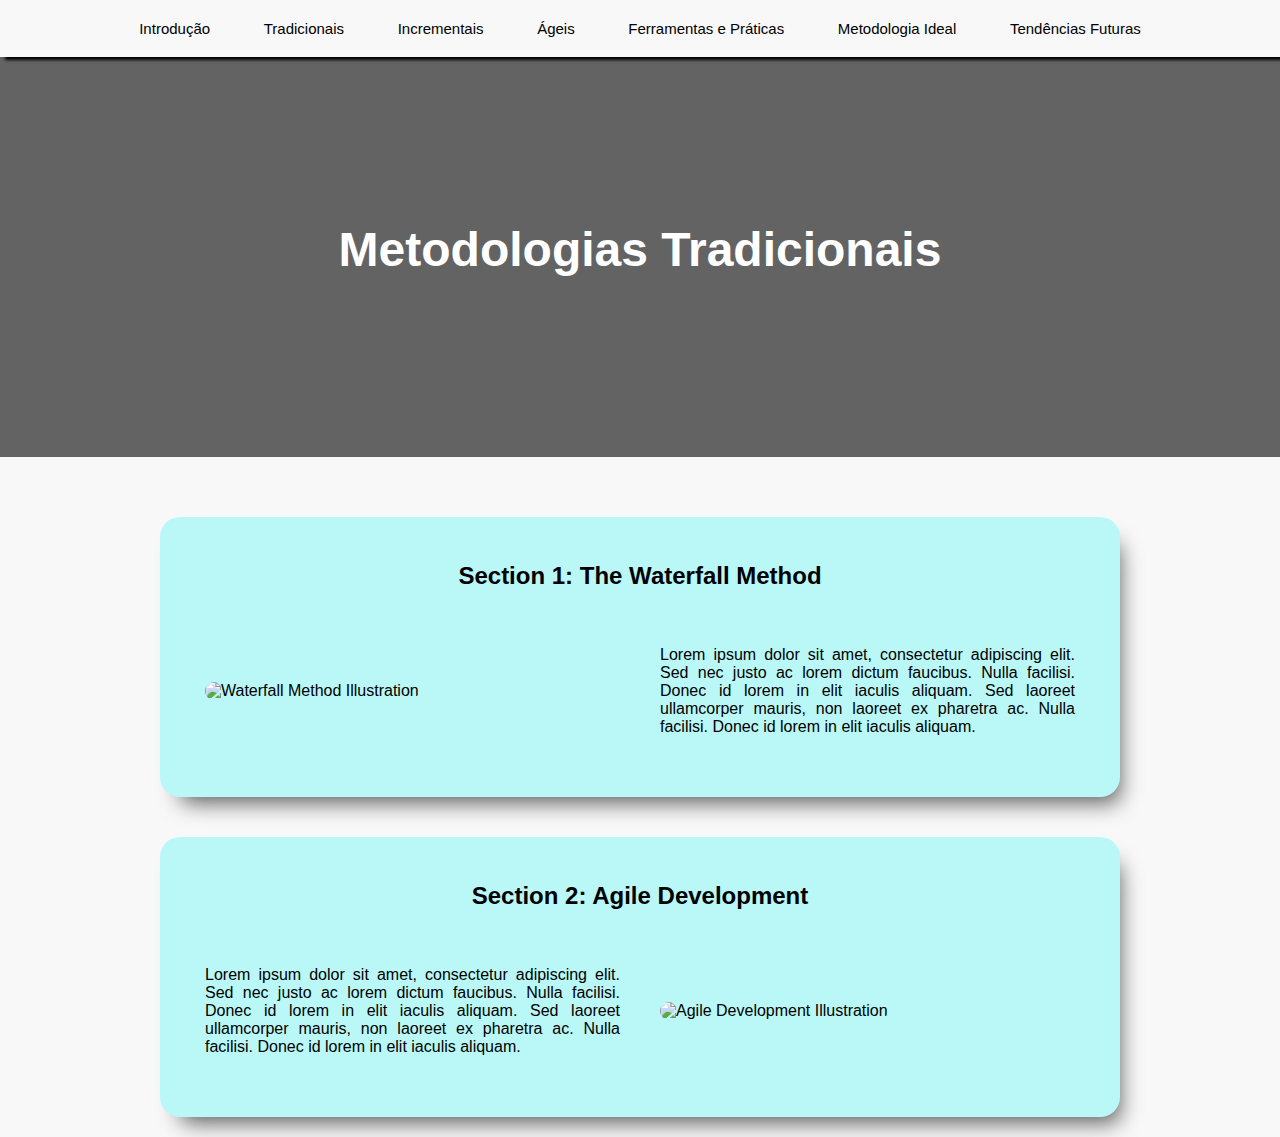
==== pages/ageis.html @ c5c1b8d0 "salvamento pós criação de todas as páginas e seu conteúdo base" ====
<!DOCTYPE html>
<html lang="en">

<head>
    <meta charset="UTF-8" />
    <meta name="viewport" content="width=device-width, initial-scale=1.0" />
    <link rel="stylesheet" href="/themes/styles.css" />
    <link rel="stylesheet" href="/themes/fonts.css" />
    <title>Metodologias Tradicionaisias</title>
</head>

<body>

    <nav>
        <ul>
            <li><a href="/pages/index.html">Introdução</a></li>
            <li><a href="/pages/tradicionais.html">Tradicionais</a></li>
            <li><a href="/pages/incrementais.html">Incrementais</a></li>
            <li><a href="/pages/ageis.html">Ágeis</a></li>
            <li><a href="/pages/ferramentas.html">Ferramentas e Práticas</a></li>
            <li><a href="/pages/metodologia_ideal.html">Metodologia Ideal</a></li>
            <li><a href="/pages/tendencias.html">Tendências Futuras</a></li>
        </ul>
    </nav>
    
    <div class="hero">
        <h1>Metodologias Tradicionais</h1>
    </div>


    <div class="container">
        <section class="card">
            <h2>Section 1: The Waterfall Method</h2>
            <div class="content-row">
                <div class="content-col">
                    <img src="https://via.placeholder.com/600x400.png" alt="Waterfall Method Illustration">
                </div>
                <div class="content-col">
                    <p>Lorem ipsum dolor sit amet, consectetur adipiscing elit. Sed nec justo ac lorem dictum faucibus.
                        Nulla facilisi. Donec id lorem in elit iaculis aliquam. Sed laoreet ullamcorper mauris, non
                        laoreet ex pharetra ac. Nulla facilisi. Donec id lorem in elit iaculis aliquam.</p>
                </div>
            </div>
        </section>
        <section class="card">
            <h2>Section 2: Agile Development</h2>
            <div class="content-row">
                <div class="content-col">
                    <p>Lorem ipsum dolor sit amet, consectetur adipiscing elit. Sed nec justo ac lorem dictum faucibus.
                        Nulla facilisi. Donec id lorem in elit iaculis aliquam. Sed laoreet ullamcorper mauris, non
                        laoreet ex pharetra ac. Nulla facilisi. Donec id lorem in elit iaculis aliquam.</p>
                </div>
                <div class="content-col">
                    <img src="https://via.placeholder.com/600x400.png" alt="Agile Development Illustration">
                </div>
            </div>
        </section>
    </div>

</body </html>
---- themes/styles.css ----
body {
    background-color: #f8f8f8;
    margin: 0;
    font-family: sans-serif;
}

/* navbar */

nav {
    background-color: #f8f8f8;
    color: #fff;
    padding: 10px;
    box-shadow: 5px 3px 3px black;
    font-size: small;
}

nav ul {
    list-style: none;
    margin: 0;
    padding: 0;
    text-align: center;
}

nav li {
    display: inline-block;
    margin: 0 15px;
    padding: 10px;
}

nav a {
    text-decoration: none;
    color: #000000;
    font-size: 15px;
}

nav a:hover {
    background-color: #7cf8f8;
    border-radius: 8px;
    color: rgb(255, 255, 255);
    padding: 10px 10px;
    -webkit-box-shadow: 10px 16px 21px -10px rgba(0,0,0,0.82);
    -moz-box-shadow: 10px 16px 21px -10px rgba(0,0,0,0.82);
    box-shadow: 10px 16px 21px -10px rgba(0,0,0,0.82);
    ;}

/* hero */

.hero {
    background-image: url(https://www.appstudio.ca/blog/wp-content/uploads/2020/09/Modern-Software-Development.jpg);
    background-size: cover;
    background-position: center;
    height: 400px;
    display: flex;
    justify-content: center;
    align-items: center;
    color: #fff;
    text-align: center;
    background-blend-mode: multiply;
    background-color: rgba(0, 0, 0, 0.6);
}

.hero h1 {
    font-size: 3em;
    margin-bottom: 1em;
}

.hero p {
    font-size: 1.2em;
}

/* sections */

.container {
    max-width: 960px;
    margin: 0 auto;
    padding: 20px;
}

section {
    margin-top: 40px;
}

h2 {
    text-align: center;
    margin-bottom: 20px;
}

.content-row {
    display: flex;
    justify-content: center;
    align-items: center;
}

.content-col {
    width: 50%;
    padding: 20px;
}

.content-col img {
    max-width: 100%;
    height: auto;
    border-radius: 10px;
}

.content-col p {
    text-align: justify;
}

.card {
    background-color: #baf8f8;
    padding: 25px;
    border-radius: 20px;
    -webkit-box-shadow: 10px 16px 21px -10px rgba(0,0,0,0.62);
    -moz-box-shadow: 10px 16px 21px -10px rgba(0,0,0,0.62);
    box-shadow: 10px 16px 21px -10px rgba(0,0,0,0.62);
    ;
}
---- themes/fonts.css ----
* {
    font-family: Verdana, Geneva, Tahoma, sans-serif;
}
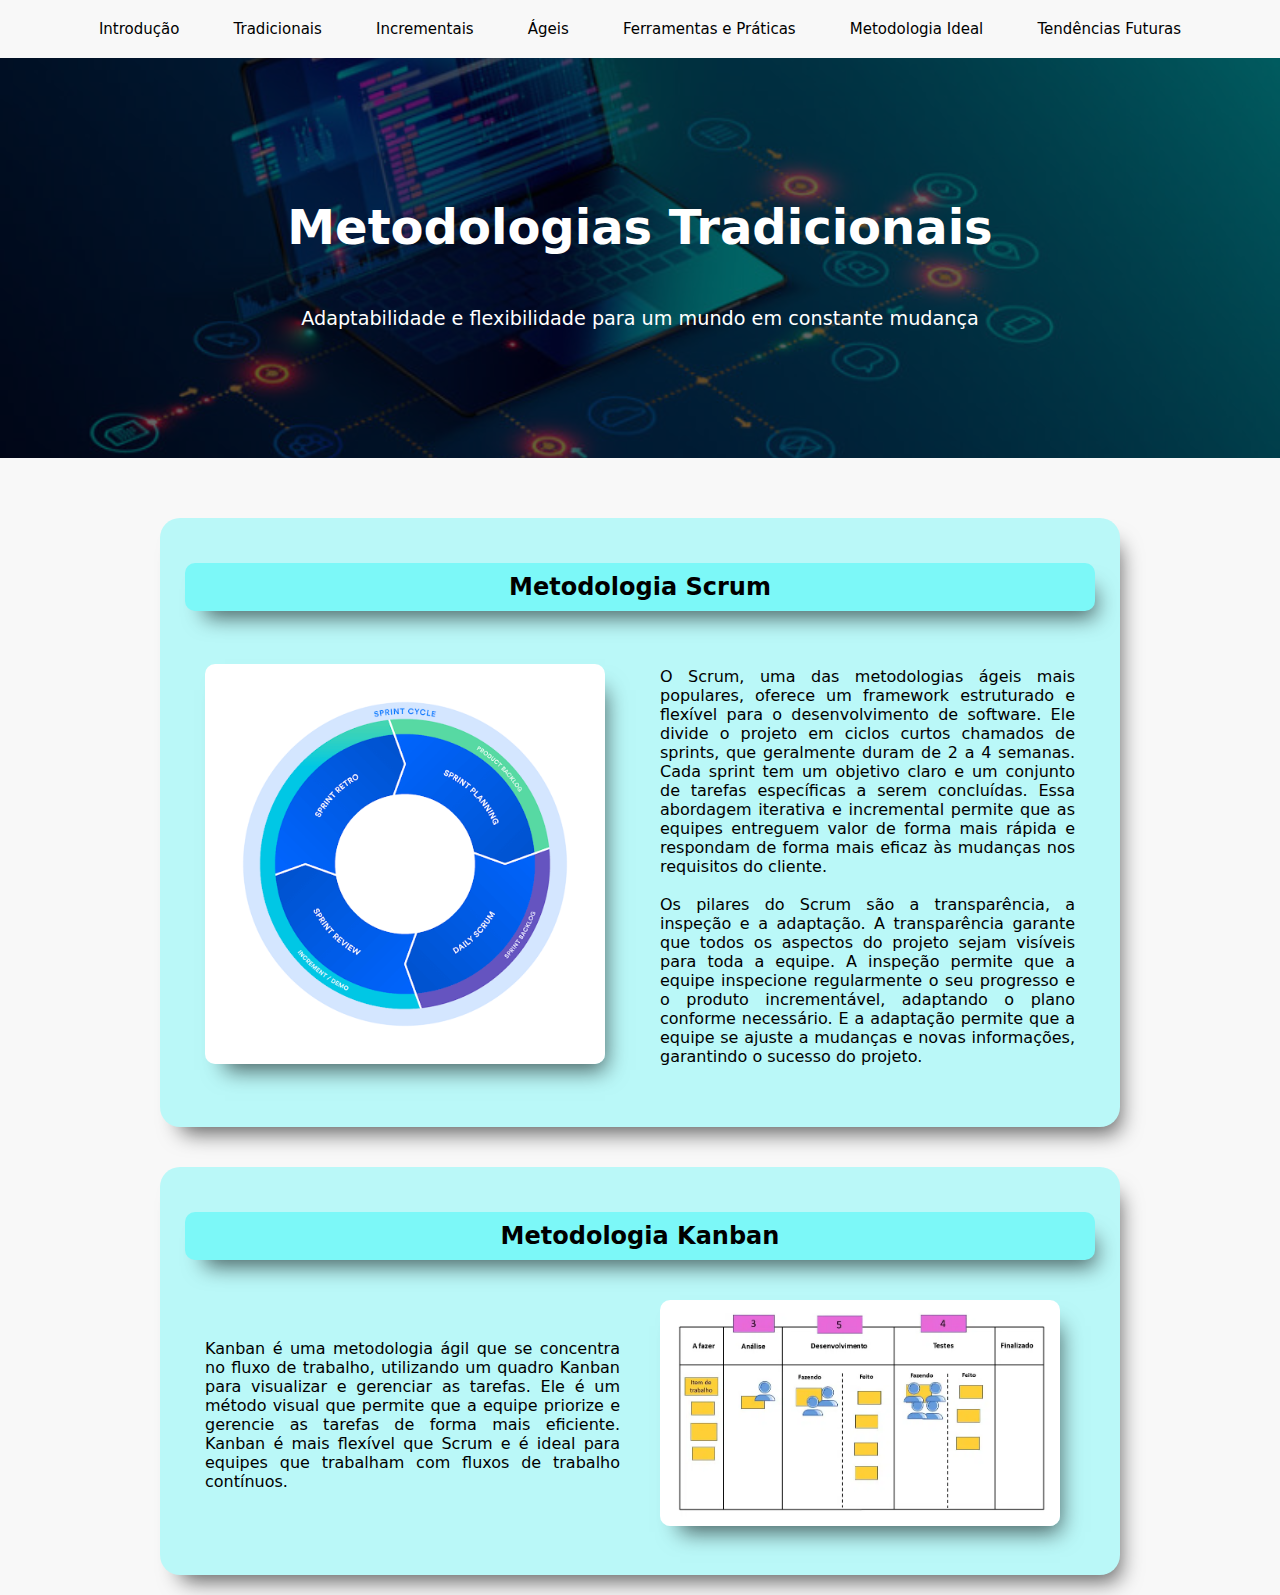
==== commit 339ec5aa: "finalização primária do conteúo necessário" ====
--- a/pages/ageis.html
+++ b/pages/ageis.html
@@ -6,7 +6,7 @@
     <meta name="viewport" content="width=device-width, initial-scale=1.0" />
     <link rel="stylesheet" href="/themes/styles.css" />
     <link rel="stylesheet" href="/themes/fonts.css" />
-    <title>Metodologias Tradicionaisias</title>
+    <title>Metodologias Ágeis</title>
 </head>
 
 <body>
@@ -22,36 +22,48 @@
             <li><a href="/pages/tendencias.html">Tendências Futuras</a></li>
         </ul>
     </nav>
-    
-    <div class="hero">
+
+    <div class="hero" style="background-image: url(/src/assets/image2.jpg);">
         <h1>Metodologias Tradicionais</h1>
+        <p>Adaptabilidade e flexibilidade para um mundo em constante mudança</p>
     </div>
-
 
     <div class="container">
         <section class="card">
-            <h2>Section 1: The Waterfall Method</h2>
+            <h2>Metodologia Scrum</h2>
             <div class="content-row">
                 <div class="content-col">
-                    <img src="https://via.placeholder.com/600x400.png" alt="Waterfall Method Illustration">
+                    <img style="max-width: 400px;" src="/src/assets/d1.png" alt="Imagem padrão de referência">
                 </div>
                 <div class="content-col">
-                    <p>Lorem ipsum dolor sit amet, consectetur adipiscing elit. Sed nec justo ac lorem dictum faucibus.
-                        Nulla facilisi. Donec id lorem in elit iaculis aliquam. Sed laoreet ullamcorper mauris, non
-                        laoreet ex pharetra ac. Nulla facilisi. Donec id lorem in elit iaculis aliquam.</p>
+                    <p>O Scrum, uma das metodologias ágeis mais populares, oferece um framework estruturado e flexível
+                        para o desenvolvimento de software. Ele divide o projeto em ciclos curtos chamados de sprints,
+                        que geralmente duram de 2 a 4 semanas. Cada sprint tem um objetivo claro e um conjunto de
+                        tarefas específicas a serem concluídas. Essa abordagem iterativa e incremental permite que as
+                        equipes entreguem valor de forma mais rápida e respondam de forma mais eficaz às mudanças nos
+                        requisitos do cliente.
+                        <br> <br>
+                        Os pilares do Scrum são a transparência, a inspeção e a adaptação. A transparência garante que
+                        todos os aspectos do projeto sejam visíveis para toda a equipe. A inspeção permite que a equipe
+                        inspecione regularmente o seu progresso e o produto incrementável, adaptando o plano conforme
+                        necessário. E a adaptação permite que a equipe se ajuste a mudanças e novas informações,
+                        garantindo o sucesso do projeto.
+                    </p>
                 </div>
             </div>
         </section>
         <section class="card">
-            <h2>Section 2: Agile Development</h2>
+            <h2>Metodologia Kanban</h2>
             <div class="content-row">
                 <div class="content-col">
-                    <p>Lorem ipsum dolor sit amet, consectetur adipiscing elit. Sed nec justo ac lorem dictum faucibus.
-                        Nulla facilisi. Donec id lorem in elit iaculis aliquam. Sed laoreet ullamcorper mauris, non
-                        laoreet ex pharetra ac. Nulla facilisi. Donec id lorem in elit iaculis aliquam.</p>
+                    <p>Kanban é uma metodologia ágil que se concentra no fluxo de trabalho, utilizando um quadro Kanban
+                        para visualizar e gerenciar as tarefas. Ele é um método visual que permite que a equipe priorize
+                        e gerencie as tarefas de forma mais eficiente. Kanban é mais flexível que Scrum e é ideal para
+                        equipes que trabalham com fluxos de trabalho contínuos.
+                    </p>
                 </div>
                 <div class="content-col">
-                    <img src="https://via.placeholder.com/600x400.png" alt="Agile Development Illustration">
+                    <img style="max-width: 400px;" src="/src/assets/d2.jpeg" alt="Imagem padrão de referência">
                 </div>
             </div>
         </section>
--- a/themes/styles.css
+++ b/themes/styles.css
@@ -46,7 +46,6 @@
 /* hero */
 
 .hero {
-    background-image: url(https://www.appstudio.ca/blog/wp-content/uploads/2020/09/Modern-Software-Development.jpg);
     background-size: cover;
     background-position: center;
     height: 400px;
@@ -57,11 +56,11 @@
     text-align: center;
     background-blend-mode: multiply;
     background-color: rgba(0, 0, 0, 0.6);
+    flex-direction: column;
 }
 
 .hero h1 {
     font-size: 3em;
-    margin-bottom: 1em;
 }
 
 .hero p {
@@ -80,9 +79,21 @@
     margin-top: 40px;
 }
 
+section :hover {
+    transform: perspective(800px) rotateX(1deg);
+    transition: transform 0.3s ease-out;
+}
+
 h2 {
     text-align: center;
     margin-bottom: 20px;
+    background-color: #7cf8f8;
+    padding: 10px;
+    border-radius: 10px;
+    -webkit-box-shadow: 10px 16px 21px -10px rgba(0,0,0,0.62);
+    -moz-box-shadow: 10px 16px 21px -10px rgba(0,0,0,0.62);
+    box-shadow: 10px 16px 21px -10px rgba(0,0,0,0.62);
+    ;
 }
 
 .content-row {
@@ -97,9 +108,12 @@
 }
 
 .content-col img {
-    max-width: 100%;
     height: auto;
     border-radius: 10px;
+    -webkit-box-shadow: 10px 16px 21px -10px rgba(0,0,0,0.62);
+    -moz-box-shadow: 10px 16px 21px -10px rgba(0,0,0,0.62);
+    box-shadow: 10px 16px 21px -10px rgba(0,0,0,0.62);
+    ;
 }
 
 .content-col p {
@@ -114,4 +128,4 @@
     -moz-box-shadow: 10px 16px 21px -10px rgba(0,0,0,0.62);
     box-shadow: 10px 16px 21px -10px rgba(0,0,0,0.62);
     ;
-}
+}--- a/themes/fonts.css
+++ b/themes/fonts.css
@@ -1,3 +1,3 @@
 * {
-    font-family: Verdana, Geneva, Tahoma, sans-serif;
+    font-family:system-ui, -apple-system, BlinkMacSystemFont, 'Segoe UI', Roboto, Oxygen, Ubuntu, Cantarell, 'Open Sans', 'Helvetica Neue', sans-serif;
 }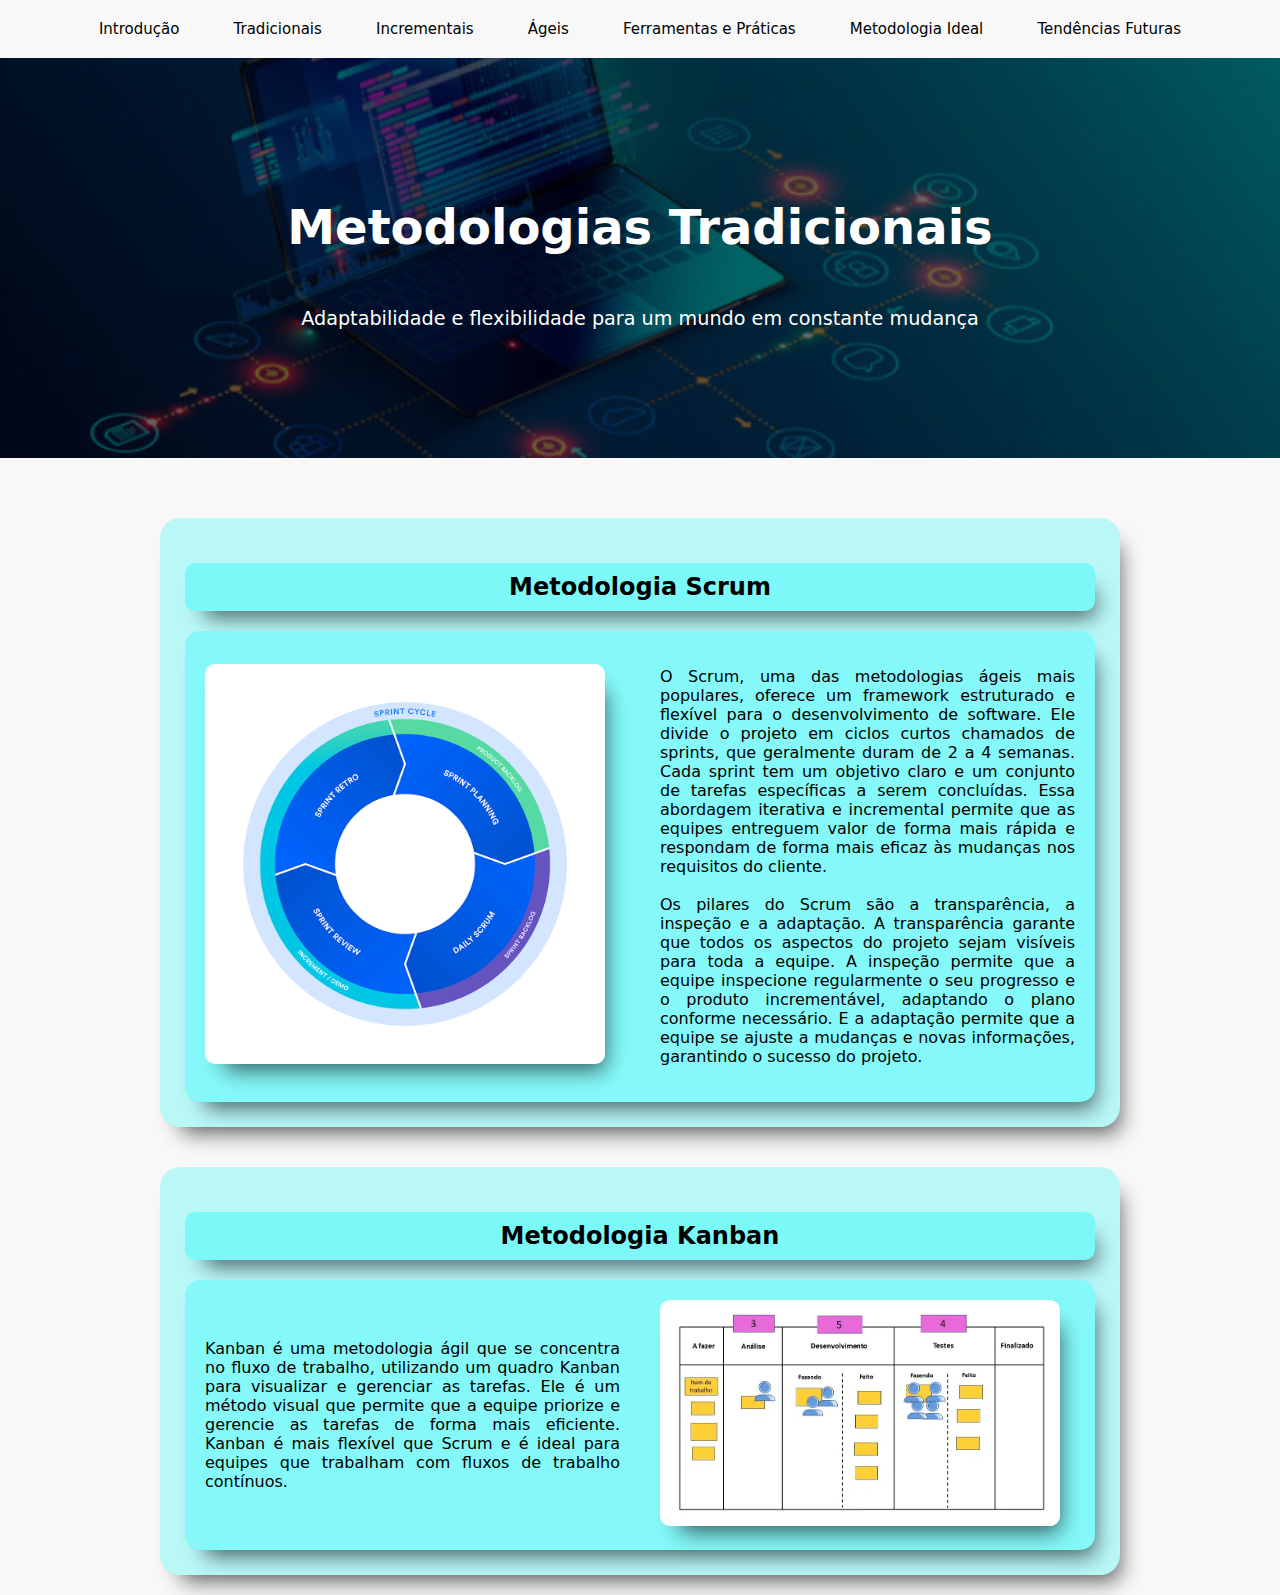
==== commit a5f6b585: "correção de erro de acesso às páginas" ====
--- a/pages/ageis.html
+++ b/pages/ageis.html
@@ -4,8 +4,8 @@
 <head>
     <meta charset="UTF-8" />
     <meta name="viewport" content="width=device-width, initial-scale=1.0" />
-    <link rel="stylesheet" href="/themes/styles.css" />
-    <link rel="stylesheet" href="/themes/fonts.css" />
+    <link rel="stylesheet" href="../themes/styles.css" />
+    <link rel="stylesheet" href="../themes/fonts.css" />
     <title>Metodologias Ágeis</title>
 </head>
 
@@ -13,17 +13,17 @@
 
     <nav>
         <ul>
-            <li><a href="/pages/index.html">Introdução</a></li>
-            <li><a href="/pages/tradicionais.html">Tradicionais</a></li>
-            <li><a href="/pages/incrementais.html">Incrementais</a></li>
-            <li><a href="/pages/ageis.html">Ágeis</a></li>
-            <li><a href="/pages/ferramentas.html">Ferramentas e Práticas</a></li>
-            <li><a href="/pages/metodologia_ideal.html">Metodologia Ideal</a></li>
-            <li><a href="/pages/tendencias.html">Tendências Futuras</a></li>
+            <li><a href="../pages/index.html">Introdução</a></li>
+            <li><a href="../pages/tradicionais.html">Tradicionais</a></li>
+            <li><a href="../pages/incrementais.html">Incrementais</a></li>
+            <li><a href="../pages/ageis.html">Ágeis</a></li>
+            <li><a href="../pages/ferramentas.html">Ferramentas e Práticas</a></li>
+            <li><a href="../pages/metodologia_ideal.html">Metodologia Ideal</a></li>
+            <li><a href="../pages/tendencias.html">Tendências Futuras</a></li>
         </ul>
     </nav>
 
-    <div class="hero" style="background-image: url(/src/assets/image2.jpg);">
+    <div class="hero" style="background-image: url(../src/assets/image2.jpg);">
         <h1>Metodologias Tradicionais</h1>
         <p>Adaptabilidade e flexibilidade para um mundo em constante mudança</p>
     </div>
@@ -33,7 +33,7 @@
             <h2>Metodologia Scrum</h2>
             <div class="content-row">
                 <div class="content-col">
-                    <img style="max-width: 400px;" src="/src/assets/d1.png" alt="Imagem padrão de referência">
+                    <img style="max-width: 400px;" src="../src/assets/d1.png" alt="Imagem padrão de referência">
                 </div>
                 <div class="content-col">
                     <p>O Scrum, uma das metodologias ágeis mais populares, oferece um framework estruturado e flexível
@@ -63,7 +63,7 @@
                     </p>
                 </div>
                 <div class="content-col">
-                    <img style="max-width: 400px;" src="/src/assets/d2.jpeg" alt="Imagem padrão de referência">
+                    <img style="max-width: 400px;" src="../src/assets/d2.jpeg" alt="Imagem padrão de referência">
                 </div>
             </div>
         </section>
--- a/themes/styles.css
+++ b/themes/styles.css
@@ -100,6 +100,12 @@
     display: flex;
     justify-content: center;
     align-items: center;
+    background-color: #85f9f9;
+    -webkit-box-shadow: 10px 16px 21px -10px rgba(0,0,0,0.62);
+    -moz-box-shadow: 10px 16px 21px -10px rgba(0,0,0,0.62);
+    box-shadow: 10px 16px 21px -10px rgba(0,0,0,0.62);
+    ;
+    border-radius: 15px;
 }
 
 .content-col {
@@ -128,4 +134,26 @@
     -moz-box-shadow: 10px 16px 21px -10px rgba(0,0,0,0.62);
     box-shadow: 10px 16px 21px -10px rgba(0,0,0,0.62);
     ;
+}
+
+/* footer */
+footer {
+    background-color: #7cf8f8;
+    margin-top: 50px;
+    font-size: large;
+    color: black;
+    width: 100%;
+    height: fit-content;
+    text-align: center;
+    position: absolute;
+    -webkit-box-shadow: 0px -12px 26px 1px rgba(0,0,0,0.35);
+    -moz-box-shadow: 0px -12px 26px 1px rgba(0,0,0,0.35);
+    box-shadow: 0px -12px 26px 1px rgba(0,0,0,0.35);
+}
+
+footer p {
+    border-top: 1px solid black;
+    border-bottom: 1px solid black;
+    padding: 10px;
+    text-decoration: underline;
 }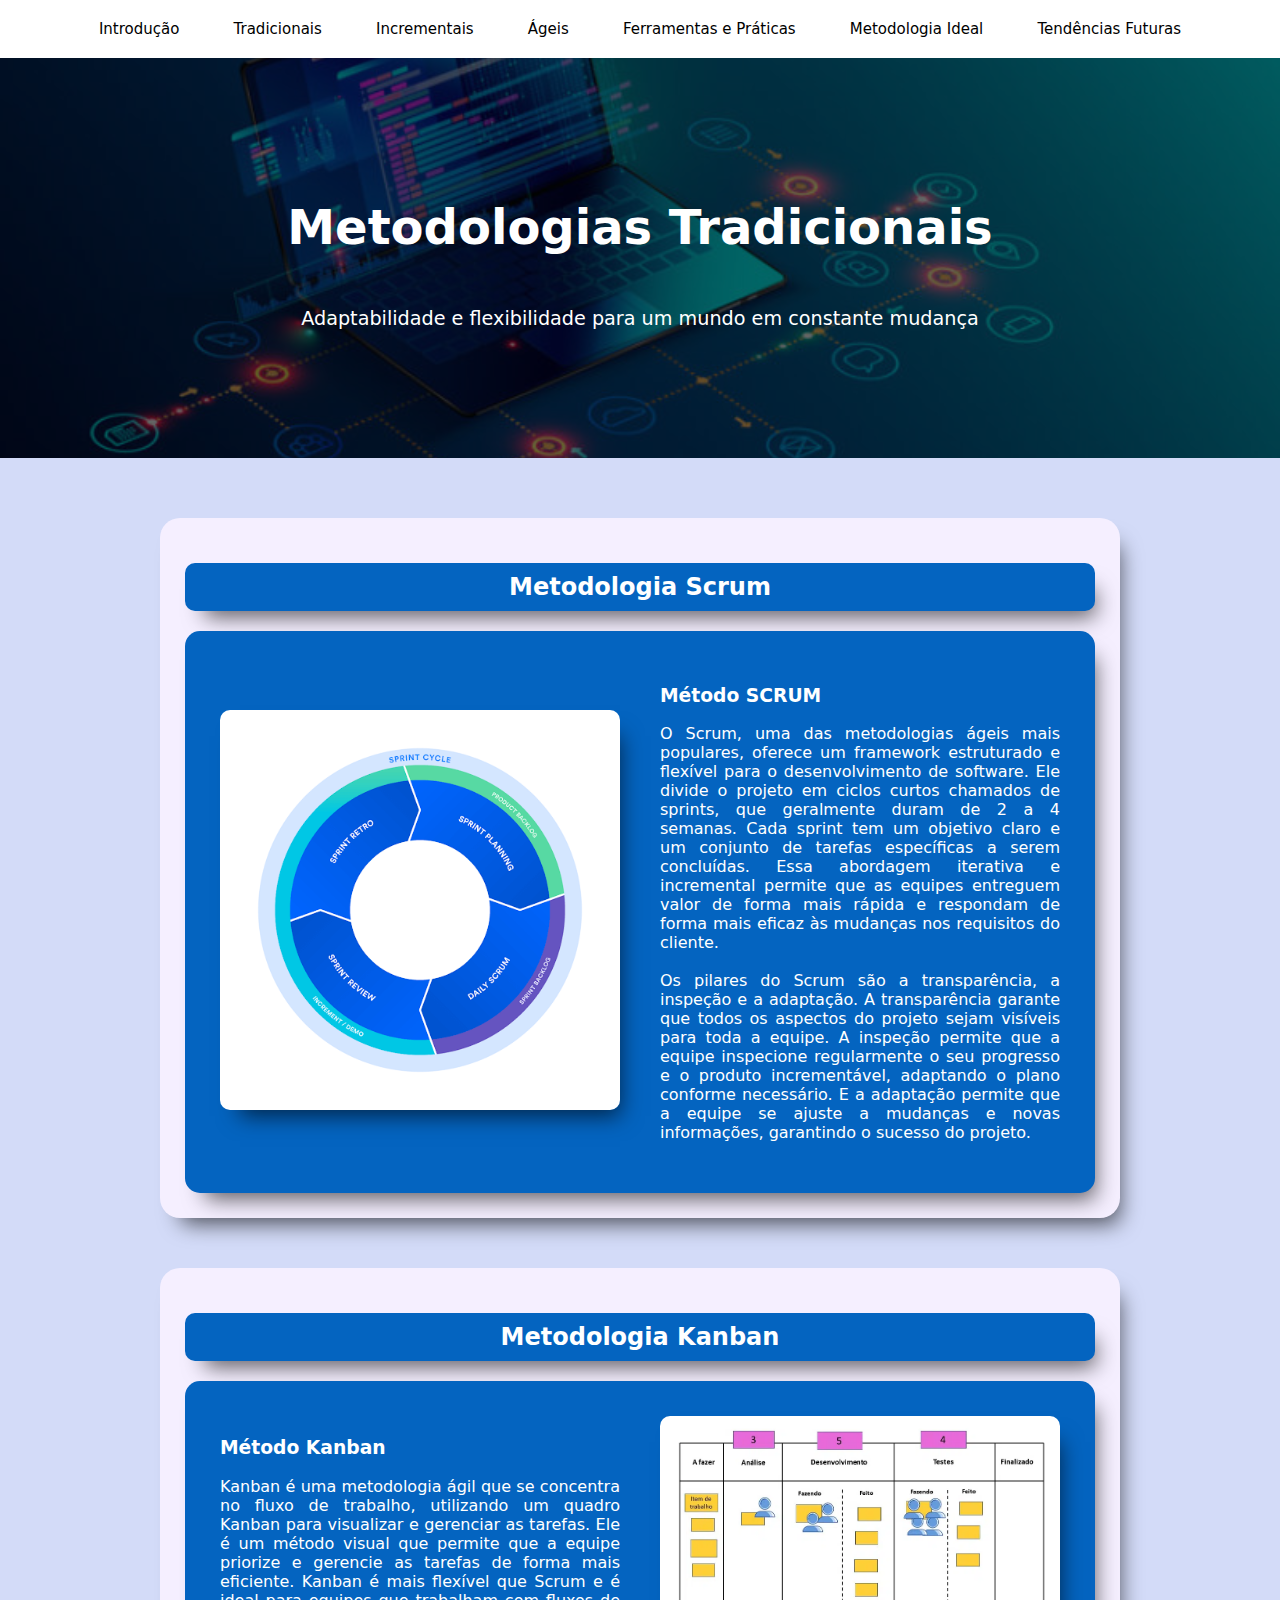
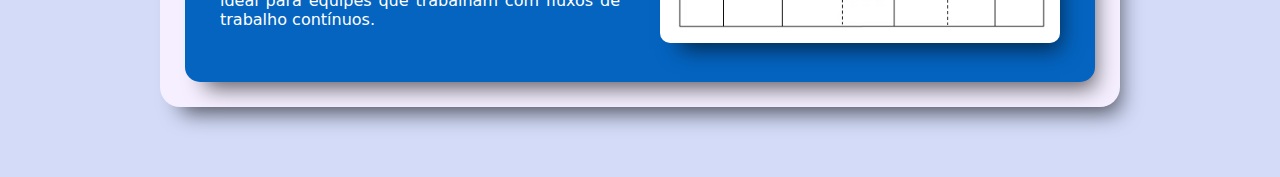
==== commit da51859a: "correção de erros, alteralção na diagramação estrutural, correção na estilização" ====
--- a/pages/ageis.html
+++ b/pages/ageis.html
@@ -36,6 +36,7 @@
                     <img style="max-width: 400px;" src="../src/assets/d1.png" alt="Imagem padrão de referência">
                 </div>
                 <div class="content-col">
+                    <h3>Método SCRUM</h3>
                     <p>O Scrum, uma das metodologias ágeis mais populares, oferece um framework estruturado e flexível
                         para o desenvolvimento de software. Ele divide o projeto em ciclos curtos chamados de sprints,
                         que geralmente duram de 2 a 4 semanas. Cada sprint tem um objetivo claro e um conjunto de
@@ -56,6 +57,7 @@
             <h2>Metodologia Kanban</h2>
             <div class="content-row">
                 <div class="content-col">
+                    <h3>Método Kanban</h3>
                     <p>Kanban é uma metodologia ágil que se concentra no fluxo de trabalho, utilizando um quadro Kanban
                         para visualizar e gerenciar as tarefas. Ele é um método visual que permite que a equipe priorize
                         e gerencie as tarefas de forma mais eficiente. Kanban é mais flexível que Scrum e é ideal para
--- a/themes/styles.css
+++ b/themes/styles.css
@@ -1,5 +1,5 @@
 body {
-    background-color: #f8f8f8;
+    background-color: #d3dbf8;
     margin: 0;
     font-family: sans-serif;
 }
@@ -7,7 +7,7 @@
 /* navbar */
 
 nav {
-    background-color: #f8f8f8;
+    background-color: white;
     color: #fff;
     padding: 10px;
     box-shadow: 5px 3px 3px black;
@@ -34,7 +34,7 @@
 }
 
 nav a:hover {
-    background-color: #7cf8f8;
+    background-color: #0464c0;
     border-radius: 8px;
     color: rgb(255, 255, 255);
     padding: 10px 10px;
@@ -79,15 +79,16 @@
     margin-top: 40px;
 }
 
-section :hover {
-    transform: perspective(800px) rotateX(1deg);
-    transition: transform 0.3s ease-out;
+.card:hover {
+    -webkit-box-shadow: 0px 0px 38px 0px rgba(0, 0, 0, 0.7);
+    -moz-box-shadow: 0px 0px 38px 0px rgba(0, 0, 0, 0.7);
+    box-shadow: 0px 0px 38px 0px rgba(0, 0, 0, 0.7);
 }
 
 h2 {
     text-align: center;
     margin-bottom: 20px;
-    background-color: #7cf8f8;
+    background-color: #0464c0;
     padding: 10px;
     border-radius: 10px;
     -webkit-box-shadow: 10px 16px 21px -10px rgba(0,0,0,0.62);
@@ -100,16 +101,18 @@
     display: flex;
     justify-content: center;
     align-items: center;
-    background-color: #85f9f9;
+    background-color: #0464c0;
     -webkit-box-shadow: 10px 16px 21px -10px rgba(0,0,0,0.62);
     -moz-box-shadow: 10px 16px 21px -10px rgba(0,0,0,0.62);
     box-shadow: 10px 16px 21px -10px rgba(0,0,0,0.62);
     ;
     border-radius: 15px;
+    padding: 15px 15px;
+
 }
 
 .content-col {
-    width: 50%;
+    width: 50%; 
     padding: 20px;
 }
 
@@ -127,18 +130,21 @@
 }
 
 .card {
-    background-color: #baf8f8;
+    color: white;
+    background-color: #F5EFFF;
     padding: 25px;
     border-radius: 20px;
     -webkit-box-shadow: 10px 16px 21px -10px rgba(0,0,0,0.62);
     -moz-box-shadow: 10px 16px 21px -10px rgba(0,0,0,0.62);
     box-shadow: 10px 16px 21px -10px rgba(0,0,0,0.62);
     ;
+    margin-bottom: 50px;
 }
 
 /* footer */
 footer {
-    background-color: #7cf8f8;
+    display: flex;
+    background-color: white;
     margin-top: 50px;
     font-size: large;
     color: black;
@@ -146,14 +152,14 @@
     height: fit-content;
     text-align: center;
     position: absolute;
-    -webkit-box-shadow: 0px -12px 26px 1px rgba(0,0,0,0.35);
-    -moz-box-shadow: 0px -12px 26px 1px rgba(0,0,0,0.35);
-    box-shadow: 0px -12px 26px 1px rgba(0,0,0,0.35);
+    align-items: center;
+    justify-content: center;
+    -webkit-box-shadow: 0px -12px 26px 1px rgba(0, 0, 0, 0.35);
+    -moz-box-shadow: 0px -12px 26px 1px rgba(0, 0, 0, 0.35);
+    box-shadow: 0px -12px 26px 1px rgba(0, 0, 0, 0.35);
 }
 
 footer p {
-    border-top: 1px solid black;
-    border-bottom: 1px solid black;
     padding: 10px;
     text-decoration: underline;
 }--- a/themes/fonts.css
+++ b/themes/fonts.css
@@ -1,3 +1,7 @@
 * {
     font-family:system-ui, -apple-system, BlinkMacSystemFont, 'Segoe UI', Roboto, Oxygen, Ubuntu, Cantarell, 'Open Sans', 'Helvetica Neue', sans-serif;
+}
+
+p {
+    font-size: 16px;
 }